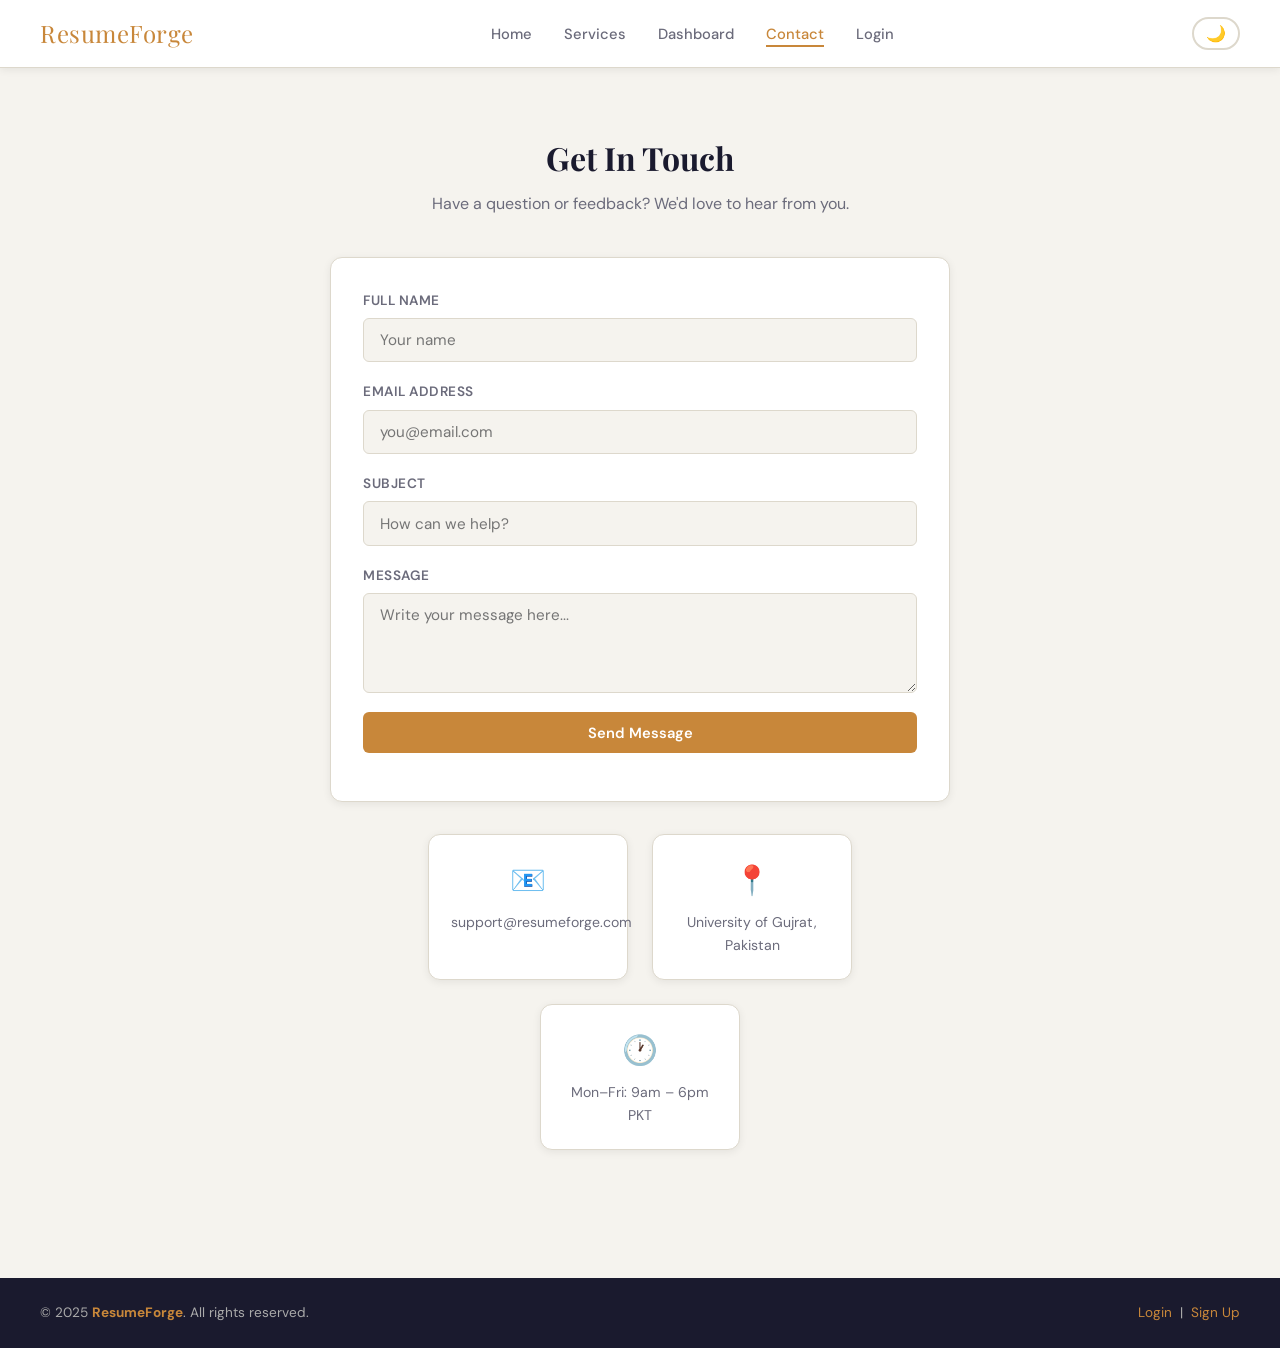
==== Resume Builder F/pages/contact.html @ 127d38da "Add files via upload" ====
<!DOCTYPE html>
<html lang="en">
<head>
  <meta charset="UTF-8" />
  <meta name="viewport" content="width=device-width, initial-scale=1.0" />
  <title>Contact — ResumeForge</title>
  <link rel="stylesheet" href="../cssFile/globalStyles.css" />
</head>
<body>

  <nav class="navbar">
    <a href="../index.html" class="nav-logo">ResumeForge</a>
    <ul class="nav-links">
      <li><a href="../index.html">Home</a></li>
      <li><a href="services.html">Services</a></li>
      <li><a href="dashboard.html">Dashboard</a></li>
      <li><a href="contact.html" class="active">Contact</a></li>
      <li><a href="login.html">Login</a></li>
    </ul>
    <button class="dark-toggle" id="darkToggle">🌙</button>
  </nav>

  <section style="max-width:700px; margin:0 auto;">
    <div style="text-align:center; margin-bottom:2.5rem;">
      <h1 class="section-title">Get In Touch</h1>
      <p class="section-sub">Have a question or feedback? We'd love to hear from you.</p>
    </div>

    <div class="card">
      <form id="contactForm">
        <div class="form-group">
          <label for="cname">Full Name</label>
          <input type="text" id="cname" name="cname" placeholder="Your name" required />
        </div>
        <div class="form-group">
          <label for="cemail">Email Address</label>
          <input type="email" id="cemail" name="cemail" placeholder="you@email.com" required />
        </div>
        <div class="form-group">
          <label for="subject">Subject</label>
          <input type="text" id="subject" name="subject" placeholder="How can we help?" required />
        </div>
        <div class="form-group">
          <label for="message">Message</label>
          <textarea id="message" name="message" placeholder="Write your message here..." required></textarea>
        </div>
        <button type="submit" class="btn btn-primary" style="width:100%;">Send Message</button>
        <p id="formMsg" style="margin-top:1rem; text-align:center; font-weight:600;"></p>
      </form>
    </div>

    <div class="card-grid" style="margin-top:2rem;">
      <div class="card" style="max-width:200px; text-align:center; padding:1.4rem;">
        <div style="font-size:1.8rem;">📧</div>
        <p style="font-size:0.88rem; color:var(--clr-muted); margin-top:0.5rem;">support@resumeforge.com</p>
      </div>
      <div class="card" style="max-width:200px; text-align:center; padding:1.4rem;">
        <div style="font-size:1.8rem;">📍</div>
        <p style="font-size:0.88rem; color:var(--clr-muted); margin-top:0.5rem;">University of Gujrat, Pakistan</p>
      </div>
      <div class="card" style="max-width:200px; text-align:center; padding:1.4rem;">
        <div style="font-size:1.8rem;">🕐</div>
        <p style="font-size:0.88rem; color:var(--clr-muted); margin-top:0.5rem;">Mon–Fri: 9am – 6pm PKT</p>
      </div>
    </div>
  </section>

  <footer class="footer">
    <span>© 2025 <strong style="color:var(--clr-accent);">ResumeForge</strong>. All rights reserved.</span>
    <span><a href="login.html">Login</a> &nbsp;|&nbsp; <a href="signup.html">Sign Up</a></span>
  </footer>

  <script src="../jsFile/jsFunctions.js"></script>
</body>
</html>
---- Resume Builder F/cssFile/globalStyles.css ----
@import url('https://fonts.googleapis.com/css2?family=Playfair+Display:wght@600;700&family=DM+Sans:wght@300;400;500;600&display=swap');

/* ── ROOT VARIABLES ─────────────────────────── */
:root {
  --clr-bg:        #f5f3ee;
  --clr-surface:   #ffffff;
  --clr-primary:   #1a1a2e;
  --clr-accent:    #c8873a;
  --clr-accent2:   #e8a85a;
  --clr-text:      #1a1a2e;
  --clr-muted:     #6b6b7b;
  --clr-border:    #ddd8cc;
  --clr-row-alt:   #f9f7f3;
  --clr-row-hover: #fff3e0;

  --radius-sm: 6px;
  --radius-md: 12px;
  --radius-lg: 20px;

  --shadow-sm: 0 2px 8px rgba(0,0,0,0.07);
  --shadow-md: 0 6px 24px rgba(0,0,0,0.10);
  --shadow-lg: 0 16px 48px rgba(0,0,0,0.14);

  --font-display: 'Playfair Display', Georgia, serif;
  --font-body:    'DM Sans', sans-serif;
  --transition:   0.25s ease;
  --nav-h:        68px;
}

/* ── DARK MODE ──────────────────────────────── */
body.dark {
  --clr-bg:        #12121c;
  --clr-surface:   #1e1e2e;
  --clr-primary:   #f5f3ee;
  --clr-text:      #e8e6df;
  --clr-muted:     #9999aa;
  --clr-border:    #2e2e40;
  --clr-row-alt:   #1a1a28;
  --clr-row-hover: #2a1f10;
}

/* ── RESET ──────────────────────────────────── */
*, *::before, *::after { box-sizing: border-box; margin: 0; padding: 0; }
html { scroll-behavior: smooth; }
body {
  font-family: var(--font-body);
  background: var(--clr-bg);
  color: var(--clr-text);
  transition: background var(--transition), color var(--transition);
  line-height: 1.6;
}
a { text-decoration: none; color: inherit; }
ul { list-style: none; }
img { max-width: 100%; display: block; }

/* ── NAVBAR ─────────────────────────────────── */
.navbar {
  display: flex;
  align-items: center;
  justify-content: space-between;
  height: var(--nav-h);
  padding: 0 2.5rem;
  background: var(--clr-surface);
  border-bottom: 1px solid var(--clr-border);
  position: sticky;
  top: 0;
  z-index: 100;
  box-shadow: var(--shadow-sm);
}
.nav-logo {
  font-family: var(--font-display);
  font-size: 1.5rem;
  color: var(--clr-accent);
  letter-spacing: 0.5px;
}
.nav-links {
  display: flex;
  align-items: center;
  gap: 2rem;
}
.nav-links a {
  font-size: 0.92rem;
  font-weight: 500;
  color: var(--clr-muted);
  transition: color var(--transition);
  position: relative;
}
.nav-links a::after {
  content: '';
  position: absolute;
  bottom: -3px; left: 0;
  width: 0; height: 2px;
  background: var(--clr-accent);
  transition: width var(--transition);
}
.nav-links a:hover,
.nav-links a.active { color: var(--clr-accent); }
.nav-links a:hover::after,
.nav-links a.active::after { width: 100%; }

/* ── DARK TOGGLE ────────────────────────────── */
.dark-toggle {
  background: none;
  border: 2px solid var(--clr-border);
  border-radius: 50px;
  padding: 0.3rem 0.75rem;
  cursor: pointer;
  font-size: 1rem;
  color: var(--clr-text);
  transition: border-color var(--transition), background var(--transition);
}
.dark-toggle:hover {
  border-color: var(--clr-accent);
  background: var(--clr-accent);
  color: #fff;
}

/* ── BUTTONS ────────────────────────────────── */
.btn {
  display: inline-flex;
  align-items: center;
  justify-content: center;
  gap: 0.4rem;
  padding: 0.65rem 1.5rem;
  border: none;
  border-radius: var(--radius-sm);
  font-family: var(--font-body);
  font-size: 0.92rem;
  font-weight: 600;
  cursor: pointer;
  transition: all var(--transition);
}
.btn-primary { background: var(--clr-accent); color: #fff; }
.btn-primary:hover { background: var(--clr-accent2); transform: translateY(-1px); box-shadow: var(--shadow-md); }
.btn-outline { background: transparent; color: var(--clr-accent); border: 2px solid var(--clr-accent); }
.btn-outline:hover { background: var(--clr-accent); color: #fff; }
.btn-ghost { background: transparent; color: var(--clr-muted); border: 1px solid var(--clr-border); }
.btn-ghost:hover { color: var(--clr-text); border-color: var(--clr-text); }

/* ── CARDS ──────────────────────────────────── */
.card {
  background: var(--clr-surface);
  border: 1px solid var(--clr-border);
  border-radius: var(--radius-md);
  padding: 2rem;
  box-shadow: var(--shadow-sm);
  transition: box-shadow var(--transition), transform var(--transition);
}
.card:hover { box-shadow: var(--shadow-md); transform: translateY(-3px); }
.card-grid { display: flex; flex-wrap: wrap; justify-content: center; gap: 1.5rem; }

/* ── IMAGE FRAME (branded consistent images) ── */
.img-frame {
  background: var(--clr-accent);
  display: flex;
  align-items: center;
  justify-content: center;
  width: 100%;
  height: 200px;
  overflow: hidden;
  position: relative;
}
.img-frame::before {
  content: '';
  position: absolute;
  inset: 0;
  background: linear-gradient(
    to bottom,
    rgba(0,0,0,0) 40%,
    rgba(0,0,0,0.55) 100%
  );
  z-index: 1;
}
.img-frame img {
  width: 100%;
  height: auto;         /* ✅ let image keep real ratio */
  max-height: 320px;    /* ✅ control size */
  object-fit: contain;
  display: block;
  margin: auto;
  background: white;
  border-radius: 8px;
}
.img-frame {
  background: #f5f3ee;
  display: flex;
  align-items: center;
  justify-content: center;
  width: 100%;
  padding: 12px;
  border-radius: 12px 12px 0 0;
}
.img-frame .img-label {
  position: absolute;
  bottom: 0.8rem;
  left: 0;
  right: 0;
  text-align: center;
  z-index: 3;
  font-family: var(--font-display);
  font-size: 1.1rem;
  color: #fff;
  text-shadow: 0 2px 8px rgba(0,0,0,0.5);
  letter-spacing: 0.5px;
}

/* ── FORMS ──────────────────────────────────── */
.form-group {
  display: flex;
  flex-direction: column;
  gap: 0.4rem;
  margin-bottom: 1.2rem;
}
.form-group label {
  font-size: 0.85rem;
  font-weight: 600;
  color: var(--clr-muted);
  letter-spacing: 0.5px;
  text-transform: uppercase;
}
.form-group input,
.form-group textarea,
.form-group select {
  padding: 0.7rem 1rem;
  border: 1.5px solid var(--clr-border);
  border-radius: var(--radius-sm);
  font-family: var(--font-body);
  font-size: 0.95rem;
  background: var(--clr-bg);
  color: var(--clr-text);
  transition: border-color var(--transition), box-shadow var(--transition);
  outline: none;
}
.form-group input:focus,
.form-group textarea:focus,
.form-group select:focus {
  border-color: var(--clr-accent);
  box-shadow: 0 0 0 3px rgba(200,135,58,0.15);
}
.form-group textarea { resize: vertical; min-height: 100px; }

/* ── TABLES ─────────────────────────────────── */
.table-wrap {
  overflow-x: auto;
  border-radius: var(--radius-md);
  border: 1px solid var(--clr-border);
}
table { width: 100%; border-collapse: collapse; font-size: 0.92rem; }
thead { background: var(--clr-primary); color: #fff; }
thead th {
  padding: 0.9rem 1.2rem;
  text-align: left;
  font-weight: 600;
  letter-spacing: 0.4px;
}
tbody tr:nth-child(even) { background: var(--clr-row-alt); }
tbody tr { transition: background var(--transition); }
tbody tr:hover { background: var(--clr-row-hover); }
tbody td {
  padding: 0.8rem 1.2rem;
  border-bottom: 1px solid var(--clr-border);
  color: var(--clr-text);
}

/* ── FOOTER ─────────────────────────────────── */
.footer {
  display: flex;
  flex-wrap: wrap;
  justify-content: space-between;
  align-items: center;
  gap: 1rem;
  padding: 1.5rem 2.5rem;
  background: var(--clr-primary);
  color: #aaa;
  font-size: 0.85rem;
  margin-top: 4rem;
}
body.dark .footer { background: #0d0d18; }
.footer a { color: var(--clr-accent); }
.footer a:hover { text-decoration: underline; }

/* ── HERO SECTION ───────────────────────────── */
.hero {
  display: flex;
  align-items: center;
  justify-content: center;
  flex-direction: column;
  text-align: center;
  padding: 6rem 2rem 4rem;
  gap: 1.5rem;
}
.hero h1 {
  font-family: var(--font-display);
  font-size: clamp(2.4rem, 5vw, 4rem);
  line-height: 1.15;
  color: var(--clr-text);
}
.hero h1 span { color: var(--clr-accent); }
.hero p { font-size: 1.1rem; color: var(--clr-muted); max-width: 540px; }
.hero-btns { display: flex; gap: 1rem; flex-wrap: wrap; justify-content: center; }

/* ── SECTION TITLE ──────────────────────────── */
.section-title {
  font-family: var(--font-display);
  font-size: 2rem;
  color: var(--clr-text);
  margin-bottom: 0.5rem;
}
.section-sub { color: var(--clr-muted); margin-bottom: 2.5rem; font-size: 1rem; }
section { padding: 4rem 2.5rem; }

/* ── AUTH PAGES ─────────────────────────────── */
.auth-wrapper {
  display: flex;
  align-items: center;
  justify-content: center;
  min-height: calc(100vh - var(--nav-h));
  padding: 2rem;
}
.auth-card {
  background: var(--clr-surface);
  border: 1px solid var(--clr-border);
  border-radius: var(--radius-lg);
  padding: 2.8rem 2.5rem;
  width: 100%;
  max-width: 430px;
  box-shadow: var(--shadow-lg);
}
.auth-card h2 {
  font-family: var(--font-display);
  font-size: 1.9rem;
  margin-bottom: 0.4rem;
}
.auth-card p { color: var(--clr-muted); margin-bottom: 2rem; font-size: 0.95rem; }
.auth-link { text-align: center; margin-top: 1.2rem; font-size: 0.9rem; color: var(--clr-muted); }
.auth-link a { color: var(--clr-accent); font-weight: 600; }
.auth-link a:hover { text-decoration: underline; }

/* ── DASHBOARD ──────────────────────────────── */
.dashboard-header {
  display: flex;
  align-items: center;
  justify-content: space-between;
  flex-wrap: wrap;
  gap: 1rem;
  margin-bottom: 2.5rem;
}
.stats-row { display: flex; flex-wrap: wrap; gap: 1.2rem; margin-bottom: 2.5rem; }
.stat-card {
  flex: 1 1 160px;
  background: var(--clr-surface);
  border: 1px solid var(--clr-border);
  border-radius: var(--radius-md);
  padding: 1.4rem 1.5rem;
  display: flex;
  flex-direction: column;
  gap: 0.3rem;
  box-shadow: var(--shadow-sm);
}
.stat-card .stat-num {
  font-family: var(--font-display);
  font-size: 2rem;
  color: var(--clr-accent);
}
.stat-card .stat-label { font-size: 0.85rem; color: var(--clr-muted); }

/* ── BADGE ──────────────────────────────────── */
.badge {
  display: inline-block;
  padding: 0.2rem 0.65rem;
  border-radius: 50px;
  font-size: 0.78rem;
  font-weight: 600;
}
.badge-green { background: #d4f5e2; color: #1a7a46; }
.badge-orange { background: #fde9cc; color: #a05c10; }

/* ── MEDIA QUERIES ──────────────────────────── */
@media (max-width: 768px) {
  .navbar { padding: 0 1.2rem; }
  .nav-links { gap: 1rem; }
  .nav-links a { font-size: 0.82rem; }
  section { padding: 3rem 1.2rem; }
  .footer { flex-direction: column; text-align: center; padding: 1.5rem 1.2rem; }
  .auth-card { padding: 2rem 1.4rem; }
}

@media (max-width: 480px) {
  .hero h1 { font-size: 2rem; }
  .hero p { font-size: 0.95rem; }
  .stats-row { flex-direction: column; }
}
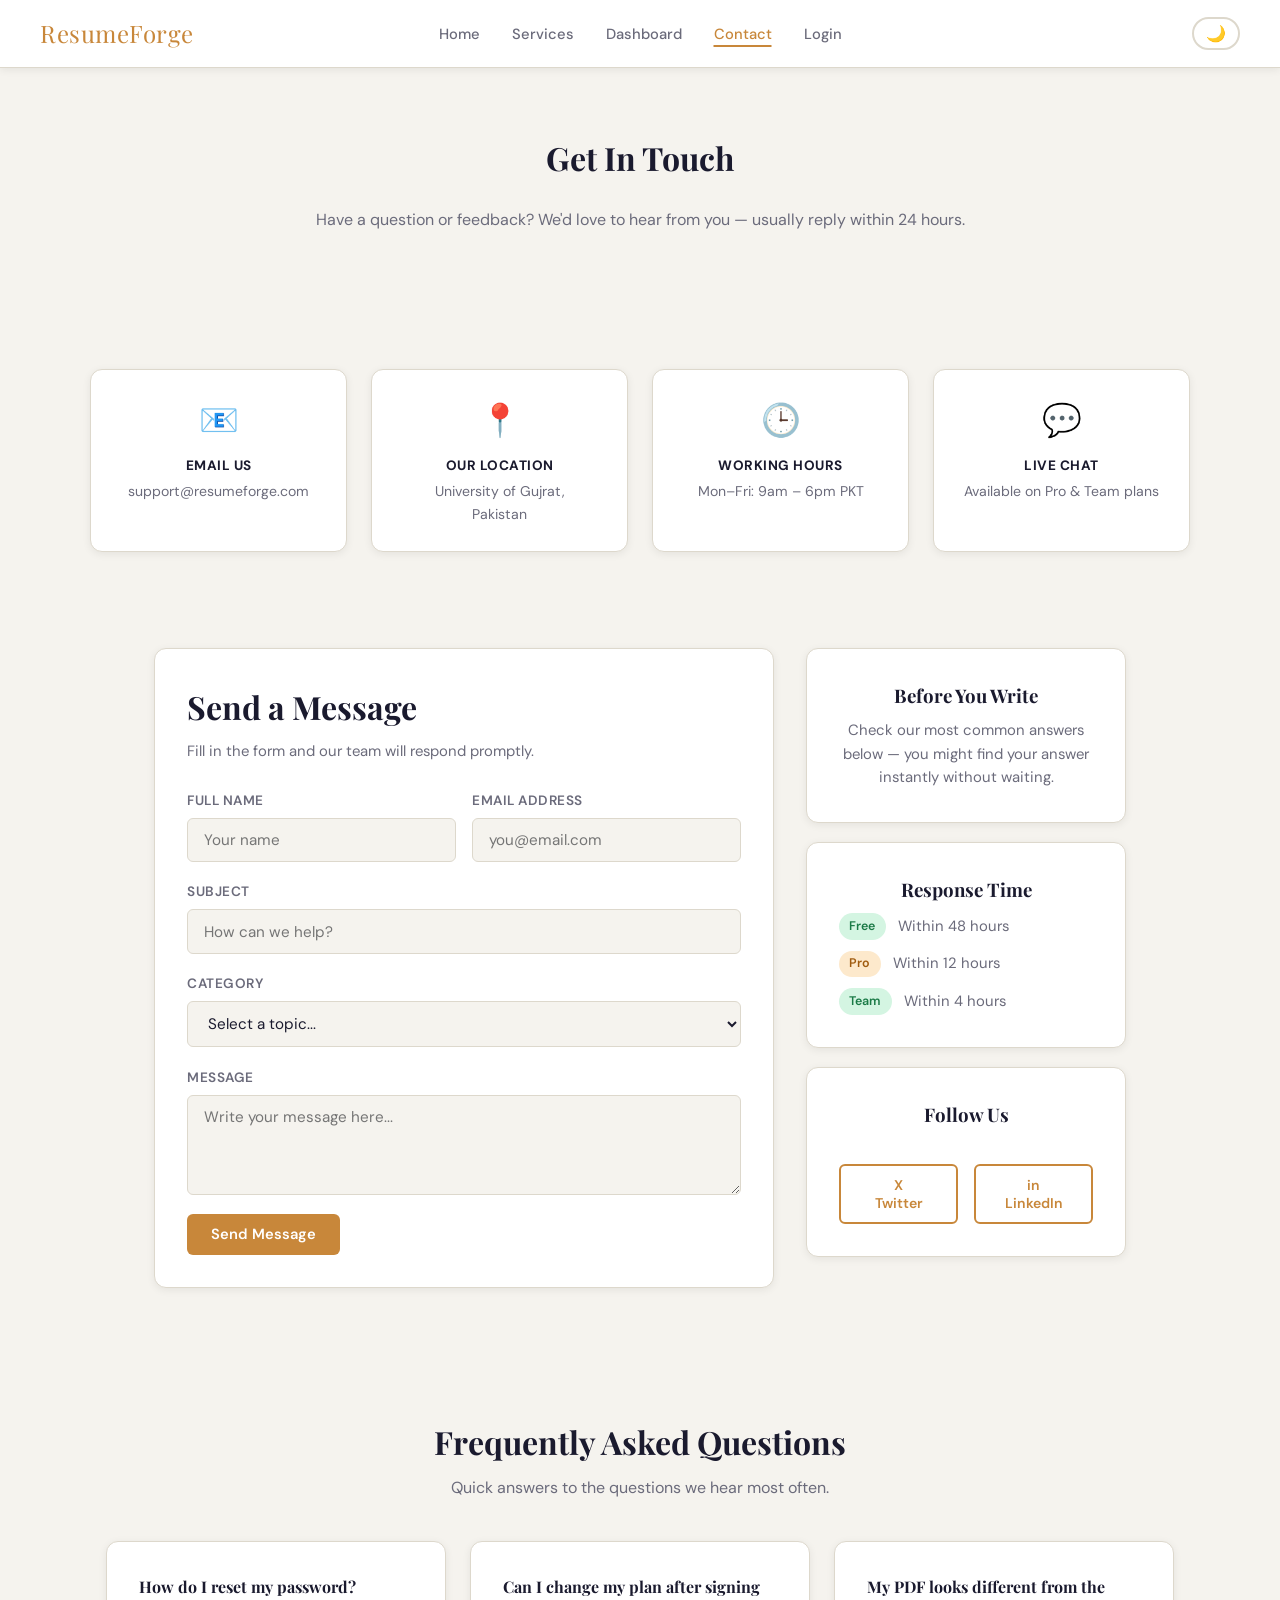
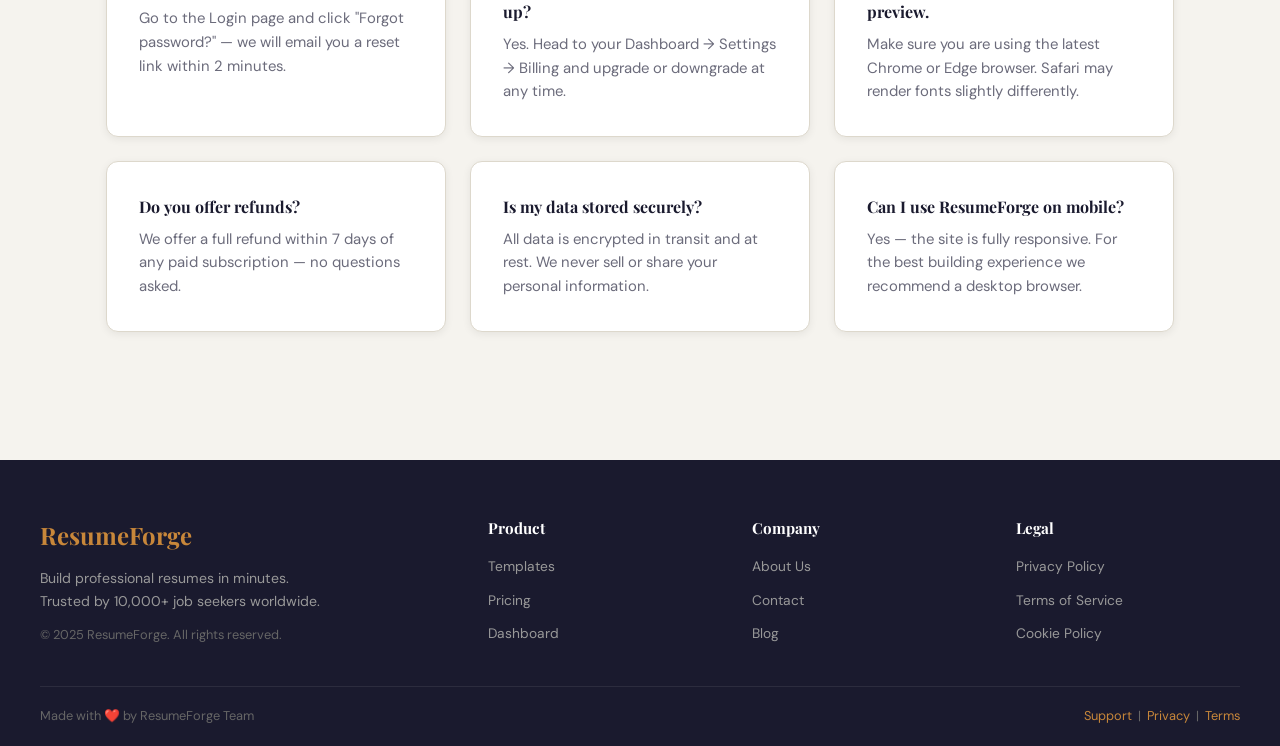
==== commit f6dbd82e: "Update Dashboard Increase Content Reduce Css Categories" ====
--- a/Resume Builder F/pages/contact.html
+++ b/Resume Builder F/pages/contact.html
@@ -8,68 +8,207 @@
 </head>
 <body>
 
+  <!-- NAVBAR -->
   <nav class="navbar">
     <a href="../index.html" class="nav-logo">ResumeForge</a>
-    <ul class="nav-links">
+    <ul class="nav-links" id="navLinks">
       <li><a href="../index.html">Home</a></li>
       <li><a href="services.html">Services</a></li>
       <li><a href="dashboard.html">Dashboard</a></li>
       <li><a href="contact.html" class="active">Contact</a></li>
       <li><a href="login.html">Login</a></li>
     </ul>
-    <button class="dark-toggle" id="darkToggle">🌙</button>
+    <div class="nav-right">
+      <button class="dark-toggle" id="darkToggle">🌙</button>
+      <button class="nav-burger" id="navBurger">☰</button>
+    </div>
   </nav>
 
-  <section style="max-width:700px; margin:0 auto;">
-    <div style="text-align:center; margin-bottom:2.5rem;">
-      <h1 class="section-title">Get In Touch</h1>
-      <p class="section-sub">Have a question or feedback? We'd love to hear from you.</p>
-    </div>
-
-    <div class="card">
+  <!-- PAGE HERO -->
+  <section class="page-hero">
+    <h1 class="section-title">Get In Touch</h1>
+    <p class="section-sub">Have a question or feedback? We'd love to hear from you — usually reply within 24 hours.</p>
+  </section>
+
+  <!-- 4 TOP CARDS -->
+  <section>
+    <div class="steps-grid">
+      <div class="card contact-info-card">
+        <div class="contact-icon">📧</div>
+        <h4>Email Us</h4>
+        <p>support@resumeforge.com</p>
+      </div>
+      <div class="card contact-info-card">
+        <div class="contact-icon">📍</div>
+        <h4>Our Location</h4>
+        <p>University of Gujrat,<br>Pakistan</p>
+      </div>
+      <div class="card contact-info-card">
+        <div class="contact-icon">🕒</div>
+        <h4>Working Hours</h4>
+        <p>Mon–Fri: 9am – 6pm PKT</p>
+      </div>
+      <div class="card contact-info-card">
+        <div class="contact-icon">💬</div>
+        <h4>Live Chat</h4>
+        <p>Available on Pro & Team plans</p>
+      </div>
+    </div>
+  </section>
+
+  <!-- FORM AND SIDEBAR -->
+  <section class="contact-body">
+    <div class="card contact-form-card">
+      <h2 class="section-title">Send a Message</h2>
+      <p class="card-text">Fill in the form and our team will respond promptly.</p>
+      <br>
+      
       <form id="contactForm">
-        <div class="form-group">
-          <label for="cname">Full Name</label>
-          <input type="text" id="cname" name="cname" placeholder="Your name" required />
-        </div>
-        <div class="form-group">
-          <label for="cemail">Email Address</label>
-          <input type="email" id="cemail" name="cemail" placeholder="you@email.com" required />
-        </div>
+        <div class="form-row">
+          <div class="form-group">
+            <label for="name">Full Name</label>
+            <input type="text" id="name" name="name" placeholder="Your name" required />
+          </div>
+          <div class="form-group">
+            <label for="email">Email Address</label>
+            <input type="email" id="email" name="email" placeholder="you@email.com" required />
+          </div>
+        </div>
+        
         <div class="form-group">
           <label for="subject">Subject</label>
           <input type="text" id="subject" name="subject" placeholder="How can we help?" required />
         </div>
+        
+        <div class="form-group">
+          <label for="category">Category</label>
+          <select id="category" name="category" required>
+            <option value="" disabled selected>Select a topic...</option>
+            <option value="billing">Billing</option>
+            <option value="technical">Technical Support</option>
+            <option value="feedback">Feedback</option>
+            <option value="other">Other</option>
+          </select>
+        </div>
+        
         <div class="form-group">
           <label for="message">Message</label>
           <textarea id="message" name="message" placeholder="Write your message here..." required></textarea>
         </div>
-        <button type="submit" class="btn btn-primary" style="width:100%;">Send Message</button>
-        <p id="formMsg" style="margin-top:1rem; text-align:center; font-weight:600;"></p>
+        
+        <button type="submit" class="btn btn-primary">Send Message</button>
       </form>
     </div>
-
-    <div class="card-grid" style="margin-top:2rem;">
-      <div class="card" style="max-width:200px; text-align:center; padding:1.4rem;">
-        <div style="font-size:1.8rem;">📧</div>
-        <p style="font-size:0.88rem; color:var(--clr-muted); margin-top:0.5rem;">support@resumeforge.com</p>
-      </div>
-      <div class="card" style="max-width:200px; text-align:center; padding:1.4rem;">
-        <div style="font-size:1.8rem;">📍</div>
-        <p style="font-size:0.88rem; color:var(--clr-muted); margin-top:0.5rem;">University of Gujrat, Pakistan</p>
-      </div>
-      <div class="card" style="max-width:200px; text-align:center; padding:1.4rem;">
-        <div style="font-size:1.8rem;">🕐</div>
-        <p style="font-size:0.88rem; color:var(--clr-muted); margin-top:0.5rem;">Mon–Fri: 9am – 6pm PKT</p>
-      </div>
-    </div>
-  </section>
-
-  <footer class="footer">
-    <span>© 2025 <strong style="color:var(--clr-accent);">ResumeForge</strong>. All rights reserved.</span>
-    <span><a href="login.html">Login</a> &nbsp;|&nbsp; <a href="signup.html">Sign Up</a></span>
+    
+    <div class="contact-side">
+      <div class="card">
+        <h3 class="card-heading">Before You Write</h3>
+        <p class="card-text">Check our most common answers below — you might find your answer instantly without waiting.</p>
+      </div>
+      
+      <div class="card">
+        <h3 class="card-heading">Response Time</h3>
+        <ul class="response-list">
+          <li class="response-item">
+            <span class="badge badge-green">Free</span>
+            <span class="card-text">Within 48 hours</span>
+          </li>
+          <li class="response-item">
+            <span class="badge badge-orange">Pro</span>
+            <span class="card-text">Within 12 hours</span>
+          </li>
+          <li class="response-item">
+            <span class="badge badge-green">Team</span>
+            <span class="card-text">Within 4 hours</span>
+          </li>
+        </ul>
+      </div>
+      
+      <div class="card">
+        <h3 class="card-heading">Follow Us</h3>
+        <br>
+        <div class="social-row">
+          <button class="btn btn-outline">X<br>Twitter</button>
+          <button class="btn btn-outline">in<br>LinkedIn</button>
+        </div>
+      </div>
+    </div>
+  </section>
+
+  <!-- FAQ SECTION -->
+  <section>
+    <div class="section-header">
+      <h2 class="section-title">Frequently Asked Questions</h2>
+      <p class="section-sub">Quick answers to the questions we hear most often.</p>
+    </div>
+    
+    <div class="faq-grid">
+      <div class="card faq-card">
+        <h4>How do I reset my password?</h4>
+        <p class="card-text">Go to the Login page and click "Forgot password?" — we will email you a reset link within 2 minutes.</p>
+      </div>
+      <div class="card faq-card">
+        <h4>Can I change my plan after signing up?</h4>
+        <p class="card-text">Yes. Head to your Dashboard → Settings → Billing and upgrade or downgrade at any time.</p>
+      </div>
+      <div class="card faq-card">
+        <h4>My PDF looks different from the preview.</h4>
+        <p class="card-text">Make sure you are using the latest Chrome or Edge browser. Safari may render fonts slightly differently.</p>
+      </div>
+      <div class="card faq-card">
+        <h4>Do you offer refunds?</h4>
+        <p class="card-text">We offer a full refund within 7 days of any paid subscription — no questions asked.</p>
+      </div>
+      <div class="card faq-card">
+        <h4>Is my data stored securely?</h4>
+        <p class="card-text">All data is encrypted in transit and at rest. We never sell or share your personal information.</p>
+      </div>
+      <div class="card faq-card">
+        <h4>Can I use ResumeForge on mobile?</h4>
+        <p class="card-text">Yes — the site is fully responsive. For the best building experience we recommend a desktop browser.</p>
+      </div>
+    </div>
+  </section>
+
+  <!-- FOOTER -->
+  <footer class="footer-full">
+    <div class="footer-grid">
+      <div class="footer-brand-col">
+        <h3>ResumeForge</h3>
+        <p>Build professional resumes in minutes. Trusted by 10,000+ job seekers worldwide.</p>
+        <small>© 2025 ResumeForge. All rights reserved.</small>
+      </div>
+      <div class="footer-link-col">
+        <h4>Product</h4>
+        <ul>
+          <li><a href="services.html">Templates</a></li>
+          <li><a href="services.html">Pricing</a></li>
+          <li><a href="dashboard.html">Dashboard</a></li>
+        </ul>
+      </div>
+      <div class="footer-link-col">
+        <h4>Company</h4>
+        <ul>
+          <li><a href="#">About Us</a></li>
+          <li><a href="contact.html">Contact</a></li>
+          <li><a href="#">Blog</a></li>
+        </ul>
+      </div>
+      <div class="footer-link-col">
+        <h4>Legal</h4>
+        <ul>
+          <li><a href="#">Privacy Policy</a></li>
+          <li><a href="#">Terms of Service</a></li>
+          <li><a href="#">Cookie Policy</a></li>
+        </ul>
+      </div>
+    </div>
+    <div class="footer-bottom">
+      <span>Made with ❤️ by ResumeForge Team</span>
+      <span><a href="contact.html">Support</a> &nbsp;|&nbsp; <a href="#">Privacy</a> &nbsp;|&nbsp; <a href="#">Terms</a></span>
+    </div>
   </footer>
 
   <script src="../jsFile/jsFunctions.js"></script>
 </body>
-</html>+</html>
--- a/Resume Builder F/cssFile/globalStyles.css
+++ b/Resume Builder F/cssFile/globalStyles.css
@@ -1,6 +1,6 @@
 @import url('https://fonts.googleapis.com/css2?family=Playfair+Display:wght@600;700&family=DM+Sans:wght@300;400;500;600&display=swap');
 
-/* ── ROOT VARIABLES ─────────────────────────── */
+/* ── ROOT VARIABLES ── */
 :root {
   --clr-bg:        #f5f3ee;
   --clr-surface:   #ffffff;
@@ -12,22 +12,19 @@
   --clr-border:    #ddd8cc;
   --clr-row-alt:   #f9f7f3;
   --clr-row-hover: #fff3e0;
-
   --radius-sm: 6px;
   --radius-md: 12px;
   --radius-lg: 20px;
-
   --shadow-sm: 0 2px 8px rgba(0,0,0,0.07);
   --shadow-md: 0 6px 24px rgba(0,0,0,0.10);
   --shadow-lg: 0 16px 48px rgba(0,0,0,0.14);
-
   --font-display: 'Playfair Display', Georgia, serif;
   --font-body:    'DM Sans', sans-serif;
   --transition:   0.25s ease;
   --nav-h:        68px;
 }
 
-/* ── DARK MODE ──────────────────────────────── */
+/* ── DARK MODE ── */
 body.dark {
   --clr-bg:        #12121c;
   --clr-surface:   #1e1e2e;
@@ -39,7 +36,7 @@
   --clr-row-hover: #2a1f10;
 }
 
-/* ── RESET ──────────────────────────────────── */
+/* ── RESET ── */
 *, *::before, *::after { box-sizing: border-box; margin: 0; padding: 0; }
 html { scroll-behavior: smooth; }
 body {
@@ -53,7 +50,7 @@
 ul { list-style: none; }
 img { max-width: 100%; display: block; }
 
-/* ── NAVBAR ─────────────────────────────────── */
+/* ── NAVBAR ── */
 .navbar {
   display: flex;
   align-items: center;
@@ -77,6 +74,9 @@
   display: flex;
   align-items: center;
   gap: 2rem;
+  position: absolute;
+  left: 50%;
+  transform: translateX(-50%);
 }
 .nav-links a {
   font-size: 0.92rem;
@@ -97,25 +97,35 @@
 .nav-links a.active { color: var(--clr-accent); }
 .nav-links a:hover::after,
 .nav-links a.active::after { width: 100%; }
-
-/* ── DARK TOGGLE ────────────────────────────── */
-.dark-toggle {
-  background: none;
-  border: 2px solid var(--clr-border);
-  border-radius: 50px;
-  padding: 0.3rem 0.75rem;
-  cursor: pointer;
-  font-size: 1rem;
-  color: var(--clr-text);
-  transition: border-color var(--transition), background var(--transition);
-}
-.dark-toggle:hover {
-  border-color: var(--clr-accent);
-  background: var(--clr-accent);
-  color: #fff;
-}
-
-/* ── BUTTONS ────────────────────────────────── */
+.nav-right {
+  display: flex;
+  align-items: center;
+  gap: 0.6rem;
+}
+.nav-burger { display: none; background: none; border: 2px solid var(--clr-border); border-radius: var(--radius-sm); padding: 0.3rem 0.6rem; font-size: 1.1rem; cursor: pointer; color: var(--clr-text); transition: border-color var(--transition); }
+.nav-burger:hover { border-color: var(--clr-accent); color: var(--clr-accent); }
+.dark-toggle { background: none; border: 2px solid var(--clr-border); border-radius: 50px; padding: 0.3rem 0.75rem; cursor: pointer; font-size: 1rem; color: var(--clr-text); transition: border-color var(--transition), background var(--transition); }
+.dark-toggle:hover { border-color: var(--clr-accent); background: var(--clr-accent); color: #fff; }
+
+@media (max-width: 850px) {
+  .nav-burger { display: block; }
+  .nav-links {
+    display: none;
+    position: absolute;
+    top: 100%;
+    left: 0;
+    width: 100%;
+    transform: none;
+    background: var(--clr-surface);
+    flex-direction: column;
+    padding: 1.5rem 0;
+    border-bottom: 1px solid var(--clr-border);
+    box-shadow: var(--shadow-sm);
+  }
+  .nav-links.nav-open { display: flex; }
+}
+
+/* ── BUTTONS ── */
 .btn {
   display: inline-flex;
   align-items: center;
@@ -136,257 +146,195 @@
 .btn-outline:hover { background: var(--clr-accent); color: #fff; }
 .btn-ghost { background: transparent; color: var(--clr-muted); border: 1px solid var(--clr-border); }
 .btn-ghost:hover { color: var(--clr-text); border-color: var(--clr-text); }
-
-/* ── CARDS ──────────────────────────────────── */
-.card {
-  background: var(--clr-surface);
-  border: 1px solid var(--clr-border);
-  border-radius: var(--radius-md);
-  padding: 2rem;
-  box-shadow: var(--shadow-sm);
-  transition: box-shadow var(--transition), transform var(--transition);
-}
+.btn-danger { background: #e74c3c; color: #fff; margin-left: 0.4rem; }
+.btn-danger:hover { background: #c0392b; transform: translateY(-1px); }
+.btn-block { width: 100%; display: block; margin-top: auto; } /* Added for dashboard buttons */
+
+/* ── GRID LAYOUTS ── */
+.card-grid { display: grid; grid-template-columns: repeat(auto-fit, minmax(300px, 1fr)); gap: 1.5rem; max-width: 1100px; margin: 0 auto; }
+.steps-grid { display: grid; grid-template-columns: repeat(auto-fit, minmax(220px, 1fr)); gap: 1.5rem; max-width: 1100px; margin: 0 auto; }
+.faq-grid { display: flex; flex-wrap: wrap; justify-content: center; gap: 1.5rem; max-width: 1100px; margin: 0 auto; }
+.chart-grid { display: flex; flex-wrap: wrap; gap: 1.5rem; justify-content: center; } /* Added for graphs */
+
+/* ── SHARED CARDS ── */
+.card { background: var(--clr-surface); border: 1px solid var(--clr-border); border-radius: var(--radius-md); padding: 2rem; box-shadow: var(--shadow-sm); transition: box-shadow var(--transition), transform var(--transition); text-align: center; }
 .card:hover { box-shadow: var(--shadow-md); transform: translateY(-3px); }
-.card-grid { display: flex; flex-wrap: wrap; justify-content: center; gap: 1.5rem; }
-
-/* ── IMAGE FRAME (branded consistent images) ── */
-.img-frame {
-  background: var(--clr-accent);
-  display: flex;
-  align-items: center;
-  justify-content: center;
-  width: 100%;
-  height: 200px;
-  overflow: hidden;
-  position: relative;
-}
-.img-frame::before {
-  content: '';
-  position: absolute;
-  inset: 0;
-  background: linear-gradient(
-    to bottom,
-    rgba(0,0,0,0) 40%,
-    rgba(0,0,0,0.55) 100%
-  );
-  z-index: 1;
-}
-.img-frame img {
-  width: 100%;
-  height: auto;         /* ✅ let image keep real ratio */
-  max-height: 320px;    /* ✅ control size */
-  object-fit: contain;
-  display: block;
-  margin: auto;
-  background: white;
-  border-radius: 8px;
-}
-.img-frame {
-  background: #f5f3ee;
-  display: flex;
-  align-items: center;
-  justify-content: center;
-  width: 100%;
-  padding: 12px;
-  border-radius: 12px 12px 0 0;
-}
-.img-frame .img-label {
-  position: absolute;
-  bottom: 0.8rem;
-  left: 0;
-  right: 0;
-  text-align: center;
-  z-index: 3;
-  font-family: var(--font-display);
-  font-size: 1.1rem;
-  color: #fff;
-  text-shadow: 0 2px 8px rgba(0,0,0,0.5);
-  letter-spacing: 0.5px;
-}
-
-/* ── FORMS ──────────────────────────────────── */
-.form-group {
-  display: flex;
-  flex-direction: column;
-  gap: 0.4rem;
-  margin-bottom: 1.2rem;
-}
-.form-group label {
-  font-size: 0.85rem;
-  font-weight: 600;
-  color: var(--clr-muted);
-  letter-spacing: 0.5px;
-  text-transform: uppercase;
-}
-.form-group input,
-.form-group textarea,
-.form-group select {
-  padding: 0.7rem 1rem;
-  border: 1.5px solid var(--clr-border);
-  border-radius: var(--radius-sm);
-  font-family: var(--font-body);
-  font-size: 0.95rem;
-  background: var(--clr-bg);
-  color: var(--clr-text);
-  transition: border-color var(--transition), box-shadow var(--transition);
-  outline: none;
-}
-.form-group input:focus,
-.form-group textarea:focus,
-.form-group select:focus {
-  border-color: var(--clr-accent);
-  box-shadow: 0 0 0 3px rgba(200,135,58,0.15);
-}
+.card-body { padding: 1.2rem; }
+.card-heading { font-family: var(--font-display); margin-bottom: 0.5rem; }
+.card-text { color: var(--clr-muted); font-size: 0.93rem; }
+.chart-card { flex: 1 1 400px; text-align: left; } /* Added for graphs */
+
+/* ── IMAGE FRAME ── */
+.img-frame { background: #f5f3ee; display: flex; align-items: center; justify-content: center; width: 100%; padding: 12px; border-radius: 12px 12px 0 0; position: relative; }
+.img-frame img { width: 100%; height: auto; max-height: 320px; object-fit: contain; display: block; margin: auto; border-radius: 8px; }
+
+/* ── BADGE ── */
+.badge { display: inline-block; padding: 0.2rem 0.65rem; border-radius: 50px; font-size: 0.78rem; font-weight: 600; }
+.badge-green  { background: #d4f5e2; color: #1a7a46; }
+.badge-orange { background: #fde9cc; color: #a05c10; }
+.badge-red    { background: #fde8e8; color: #a02020; }
+
+/* ── FORMS ── */
+.form-group { display: flex; flex-direction: column; gap: 0.4rem; margin-bottom: 1.2rem; text-align: left; }
+.form-group label { font-size: 0.85rem; font-weight: 600; color: var(--clr-muted); letter-spacing: 0.5px; text-transform: uppercase; }
+.form-group input, .form-group textarea, .form-group select { padding: 0.7rem 1rem; border: 1.5px solid var(--clr-border); border-radius: var(--radius-sm); font-family: var(--font-body); font-size: 0.95rem; background: var(--clr-bg); color: var(--clr-text); outline: none; }
+.form-group input:focus, .form-group textarea:focus, .form-group select:focus { border-color: var(--clr-accent); box-shadow: 0 0 0 3px rgba(200,135,58,0.15); }
 .form-group textarea { resize: vertical; min-height: 100px; }
-
-/* ── TABLES ─────────────────────────────────── */
-.table-wrap {
-  overflow-x: auto;
-  border-radius: var(--radius-md);
-  border: 1px solid var(--clr-border);
-}
+.form-row { display: flex; gap: 1rem; flex-wrap: wrap; }
+.form-row .form-group { flex: 1 1 200px; }
+
+/* ── TABLES ── */
+.table-wrap { overflow-x: auto; border-radius: var(--radius-md); border: 1px solid var(--clr-border); text-align: left; background: var(--clr-surface); margin-bottom: 2rem;}
 table { width: 100%; border-collapse: collapse; font-size: 0.92rem; }
 thead { background: var(--clr-primary); color: #fff; }
-thead th {
-  padding: 0.9rem 1.2rem;
-  text-align: left;
-  font-weight: 600;
-  letter-spacing: 0.4px;
-}
+thead th { padding: 0.9rem 1.2rem; text-align: left; font-weight: 600; letter-spacing: 0.4px; }
 tbody tr:nth-child(even) { background: var(--clr-row-alt); }
-tbody tr { transition: background var(--transition); }
-tbody tr:hover { background: var(--clr-row-hover); }
-tbody td {
-  padding: 0.8rem 1.2rem;
-  border-bottom: 1px solid var(--clr-border);
-  color: var(--clr-text);
-}
-
-/* ── FOOTER ─────────────────────────────────── */
-.footer {
-  display: flex;
-  flex-wrap: wrap;
-  justify-content: space-between;
-  align-items: center;
-  gap: 1rem;
-  padding: 1.5rem 2.5rem;
-  background: var(--clr-primary);
-  color: #aaa;
-  font-size: 0.85rem;
-  margin-top: 4rem;
-}
-body.dark .footer { background: #0d0d18; }
-.footer a { color: var(--clr-accent); }
-.footer a:hover { text-decoration: underline; }
-
-/* ── HERO SECTION ───────────────────────────── */
-.hero {
-  display: flex;
-  align-items: center;
-  justify-content: center;
-  flex-direction: column;
-  text-align: center;
-  padding: 6rem 2rem 4rem;
-  gap: 1.5rem;
-}
-.hero h1 {
-  font-family: var(--font-display);
-  font-size: clamp(2.4rem, 5vw, 4rem);
-  line-height: 1.15;
-  color: var(--clr-text);
-}
+tbody td { padding: 0.8rem 1.2rem; border-bottom: 1px solid var(--clr-border); color: var(--clr-text); }
+
+/* ── SECTIONS ── */
+section { padding: 4rem 2.5rem; }
+.section-header { text-align: center; margin-bottom: 2.5rem; }
+.section-title { font-family: var(--font-display); font-size: 2rem; color: var(--clr-text); margin-bottom: 0.5rem; }
+.section-sub { color: var(--clr-muted); margin-bottom: 2.5rem; font-size: 1rem; }
+.hero { display: flex; align-items: center; justify-content: center; flex-direction: column; text-align: center; padding: 6rem 2rem 4rem; gap: 1.5rem; }
+.hero h1 { font-family: var(--font-display); font-size: clamp(2.4rem, 5vw, 4rem); line-height: 1.15; color: var(--clr-text); }
 .hero h1 span { color: var(--clr-accent); }
-.hero p { font-size: 1.1rem; color: var(--clr-muted); max-width: 540px; }
-.hero-btns { display: flex; gap: 1rem; flex-wrap: wrap; justify-content: center; }
-
-/* ── SECTION TITLE ──────────────────────────── */
-.section-title {
-  font-family: var(--font-display);
-  font-size: 2rem;
-  color: var(--clr-text);
-  margin-bottom: 0.5rem;
-}
-.section-sub { color: var(--clr-muted); margin-bottom: 2.5rem; font-size: 1rem; }
-section { padding: 4rem 2.5rem; }
-
-/* ── AUTH PAGES ─────────────────────────────── */
-.auth-wrapper {
-  display: flex;
-  align-items: center;
-  justify-content: center;
-  min-height: calc(100vh - var(--nav-h));
-  padding: 2rem;
-}
-.auth-card {
-  background: var(--clr-surface);
-  border: 1px solid var(--clr-border);
-  border-radius: var(--radius-lg);
-  padding: 2.8rem 2.5rem;
-  width: 100%;
-  max-width: 430px;
-  box-shadow: var(--shadow-lg);
-}
-.auth-card h2 {
-  font-family: var(--font-display);
-  font-size: 1.9rem;
-  margin-bottom: 0.4rem;
-}
-.auth-card p { color: var(--clr-muted); margin-bottom: 2rem; font-size: 0.95rem; }
+.page-hero { text-align: center; padding: 4rem 2.5rem 2rem; display: flex; flex-direction: column; align-items: center; gap: 1rem; }
+
+/* ── DASHBOARD ACTIONS ── */
+.dash-header-btns { display: flex; gap: 0.8rem; flex-wrap: wrap; }
+.dash-subheading { font-family: var(--font-display); font-size: 1.4rem; color: var(--clr-text); margin: 2.5rem 0 1.2rem; text-align: left; }
+.stats-row { display: flex; flex-wrap: wrap; gap: 1.2rem; margin-bottom: 2.5rem; justify-content: center; }
+.stat-card { flex: 1 1 140px; background: var(--clr-surface); border: 1px solid var(--clr-border); border-radius: var(--radius-md); padding: 1.4rem 1.5rem; display: flex; flex-direction: column; gap: 0.3rem; box-shadow: var(--shadow-sm); text-align: left; }
+.stat-card h2 { font-family: var(--font-display); font-size: 2rem; color: var(--clr-accent); }
+.stat-card p { font-size: 0.85rem; color: var(--clr-muted); }
+.action-grid { display: flex; flex-wrap: wrap; gap: 1.5rem; justify-content: flex-start; }
+.action-card { flex: 1 1 200px; max-width: 280px; text-align: center; display: flex; flex-direction: column; justify-content: space-between; gap: 0.5rem; cursor: pointer; }
+.action-icon { font-size: 2.4rem; margin-bottom: 0.3rem; }
+.dash-table-head { display: flex; align-items: center; justify-content: space-between; flex-wrap: wrap; gap: 1rem; margin-bottom: 1.5rem; }
+.search-input { padding: 0.6rem 1rem; border: 1.5px solid var(--clr-border); border-radius: var(--radius-sm); font-size: 0.9rem; outline: none; width: 260px; }
+
+/* ── OTHER COMPONENTS ── */
+.stats-bar { display: flex; flex-wrap: wrap; justify-content: center; gap: 2rem; padding: 2rem 2.5rem; background: var(--clr-primary); }
+.stat-pill { display: flex; flex-direction: column; align-items: center; gap: 0.2rem; }
+.stat-pill h2 { font-family: var(--font-display); font-size: 2rem; color: var(--clr-accent); }
+.stat-pill p { font-size: 0.85rem; color: #aaa; letter-spacing: 0.5px; }
+.feature-icon, .service-icon { font-size: 2.5rem; margin-bottom: 1rem; text-align: center; }
+.step-num { font-family: var(--font-display); font-size: 2.5rem; color: var(--clr-accent); opacity: 0.35; display: block; margin-bottom: 0.5rem; text-align: center;}
+.contact-icon { font-size: 2rem; margin-bottom: 0.5rem; text-align: center;}
+.pricing-cards { display: flex; flex-wrap: wrap; justify-content: center; gap: 1.5rem; margin-bottom: 3rem; }
+.pricing-card, .pricing-card-featured { max-width: 300px; flex: 1 1 240px; text-align: center; position: relative; display: flex; flex-direction: column; gap: 0.6rem; padding: 2.5rem; }
+.pricing-card-featured { border-color: var(--clr-accent); box-shadow: 0 0 0 2px var(--clr-accent), var(--shadow-md); }
+.pricing-badge { position: absolute; top: -0.75rem; left: 50%; transform: translateX(-50%); background: var(--clr-accent); color: #fff; font-size: 0.75rem; font-weight: 700; padding: 0.2rem 0.9rem; border-radius: 50px; white-space: nowrap; }
+.pricing-card h3 { font-family: var(--font-display); font-size: 1.4rem; color: var(--clr-text); margin-top: 0.5rem; }
+.pricing-card h2 { font-family: var(--font-display); font-size: 2.2rem; color: var(--clr-accent); }
+.pricing-card small { font-size: 0.9rem; color: var(--clr-muted); font-family: var(--font-body); }
+.cta-banner { background: var(--clr-primary); text-align: center; padding: 4rem 2.5rem; display: flex; flex-direction: column; align-items: center; gap: 1rem; }
+.cta-banner h2 { font-family: var(--font-display); font-size: 2rem; color: #fff; }
+.cta-banner p { color: #aaa; }
+.faq-card { max-width: 340px; flex: 1 1 300px; text-align: left; }
+.faq-card h4 { font-family: var(--font-display); font-size: 1rem; margin-bottom: 0.5rem; color: var(--clr-text); }
+.contact-info-card { text-align: center; padding: 1.6rem; }
+.contact-info-card h4 { font-weight: 700; font-size: 0.85rem; color: var(--clr-text); text-transform: uppercase; letter-spacing: 0.5px; }
+.contact-info-card p { font-size: 0.88rem; color: var(--clr-muted); margin-top: 0.25rem; }
+.contact-body { display: flex; flex-wrap: wrap; gap: 2rem; padding: 2rem 2.5rem 4rem; align-items: flex-start; justify-content: center; }
+.contact-form-card { flex: 1 1 480px; max-width: 620px; text-align: left;}
+.contact-side { flex: 0 1 320px; display: flex; flex-direction: column; gap: 1.2rem; text-align: left; }
+.response-list { display: flex; flex-direction: column; gap: 0.7rem; list-style: none; margin-top: 0.5rem; }
+.response-item { display: flex; align-items: center; gap: 0.75rem; }
+.social-row { display: flex; gap: 1rem; }
+.social-row .btn { flex: 1; font-size: 0.88rem; }
+
+/* ── AUTH PAGES ── */
+.auth-page { display: flex; align-items: stretch; justify-content: center; min-height: calc(100vh - var(--nav-h)); flex-wrap: wrap; }
+.auth-panel { flex: 1 1 400px; max-width: 500px; background: var(--clr-primary); color: #f5f3ee; padding: 3.5rem 3rem; display: flex; flex-direction: column; gap: 1.8rem; justify-content: center; text-align: left; }
+.auth-panel h2 { font-family: var(--font-display); font-size: 1.75rem; line-height: 1.25; color: #fff; }
+.auth-panel p { font-size: 0.97rem; color: #aaa; margin-top: -1rem; }
+.auth-card { flex: 1 1 400px; max-width: 500px; background: var(--clr-surface); padding: 3.5rem 3rem; display: flex; flex-direction: column; justify-content: center; gap: 0.5rem; text-align: left; }
+.auth-card h2 { font-family: var(--font-display); font-size: 1.9rem; color: var(--clr-text); margin-bottom: 0.3rem; }
+.auth-card p { color: var(--clr-muted); font-size: 0.95rem; margin-bottom: 1rem; }
+.forgot-link { font-size: 0.85rem; color: var(--clr-accent); text-align: right; display: block; }
+.forgot-link:hover { text-decoration: underline; }
+.auth-divider { display: flex; align-items: center; gap: 0.75rem; margin: 1.2rem 0; }
+.auth-divider span { flex: 1; height: 1px; background: var(--clr-border); display: block; }
+.auth-divider small { font-size: 0.82rem; color: var(--clr-muted); white-space: nowrap; }
 .auth-link { text-align: center; margin-top: 1.2rem; font-size: 0.9rem; color: var(--clr-muted); }
 .auth-link a { color: var(--clr-accent); font-weight: 600; }
-.auth-link a:hover { text-decoration: underline; }
-
-/* ── DASHBOARD ──────────────────────────────── */
-.dashboard-header {
-  display: flex;
-  align-items: center;
-  justify-content: space-between;
-  flex-wrap: wrap;
-  gap: 1rem;
-  margin-bottom: 2.5rem;
-}
+.perk-list { display: flex; flex-direction: column; gap: 1rem; list-style: none; }
+.perk-item { display: flex; align-items: flex-start; gap: 0.75rem; }
+.perk-icon { font-size: 1.25rem; flex-shrink: 0; margin-top: 0.1rem; }
+.perk-text { font-size: 0.92rem; color: #ccc; line-height: 1.5; }
+.trust-badges { display: flex; flex-wrap: wrap; gap: 0.6rem; margin-top: 0.5rem; }
+.mini-steps { display: flex; flex-direction: column; gap: 1.5rem; margin-top: 0.5rem; }
+.mini-step { display: flex; align-items: flex-start; gap: 1rem; }
+.mini-step h2 { font-family: var(--font-display); font-size: 1.6rem; color: var(--clr-accent); opacity: 0.7; line-height: 1; }
+.mini-step div { display: flex; flex-direction: column; gap: 0.1rem; color: #f5f3ee; font-size: 0.92rem; }
+
+/* ── FOOTER ── */
+.footer-full { background: var(--clr-primary); margin-top: 4rem; padding: 3.5rem 2.5rem 0; text-align: left; }
+body.dark .footer-full { background: #0d0d18; }
+.footer-grid { display: flex; flex-wrap: wrap; gap: 2.5rem; padding-bottom: 2.5rem; border-bottom: 1px solid rgba(255,255,255,0.08); }
+.footer-brand-col { flex: 2 1 220px; display: flex; flex-direction: column; gap: 0.8rem; }
+.footer-brand-col h3 { font-family: var(--font-display); font-size: 1.5rem; color: var(--clr-accent); }
+.footer-brand-col p { font-size: 0.88rem; color: #999; line-height: 1.6; max-width: 280px; }
+.footer-brand-col small { font-size: 0.8rem; color: #666; }
+.footer-link-col { flex: 1 1 130px; display: flex; flex-direction: column; gap: 0.8rem; }
+.footer-link-col h4 { font-family: var(--font-display); font-size: 0.95rem; color: #fff; }
+.footer-link-col ul { display: flex; flex-direction: column; gap: 0.5rem; }
+.footer-link-col a { font-size: 0.86rem; color: #999; transition: color var(--transition); }
+.footer-link-col a:hover { color: var(--clr-accent); }
+.footer-bottom { display: flex; flex-wrap: wrap; justify-content: space-between; align-items: center; gap: 0.8rem; padding: 1.2rem 0; font-size: 0.8rem; color: #666; }
+.footer-bottom a { color: var(--clr-accent); }
+
+/* ── DASHBOARD LAYOUT & STATS ── */
+.dash-section { padding: 4rem 2.5rem; }
+.dashboard-header { display: flex; align-items: center; justify-content: space-between; flex-wrap: wrap; gap: 1rem; margin-bottom: 2rem; }
+.dashboard-sub { margin-bottom: 0; }
+.dash-header-btns { display: flex; gap: 0.8rem; flex-wrap: wrap; }
+.dash-subheading { font-family: var(--font-display); font-size: 1.4rem; color: var(--clr-text); margin: 2.5rem 0 1.2rem; text-align: left; }
 .stats-row { display: flex; flex-wrap: wrap; gap: 1.2rem; margin-bottom: 2.5rem; }
-.stat-card {
-  flex: 1 1 160px;
-  background: var(--clr-surface);
-  border: 1px solid var(--clr-border);
-  border-radius: var(--radius-md);
-  padding: 1.4rem 1.5rem;
-  display: flex;
-  flex-direction: column;
-  gap: 0.3rem;
-  box-shadow: var(--shadow-sm);
-}
-.stat-card .stat-num {
-  font-family: var(--font-display);
-  font-size: 2rem;
-  color: var(--clr-accent);
-}
-.stat-card .stat-label { font-size: 0.85rem; color: var(--clr-muted); }
-
-/* ── BADGE ──────────────────────────────────── */
-.badge {
-  display: inline-block;
-  padding: 0.2rem 0.65rem;
-  border-radius: 50px;
-  font-size: 0.78rem;
-  font-weight: 600;
-}
-.badge-green { background: #d4f5e2; color: #1a7a46; }
-.badge-orange { background: #fde9cc; color: #a05c10; }
-
-/* ── MEDIA QUERIES ──────────────────────────── */
-@media (max-width: 768px) {
-  .navbar { padding: 0 1.2rem; }
-  .nav-links { gap: 1rem; }
-  .nav-links a { font-size: 0.82rem; }
-  section { padding: 3rem 1.2rem; }
-  .footer { flex-direction: column; text-align: center; padding: 1.5rem 1.2rem; }
-  .auth-card { padding: 2rem 1.4rem; }
-}
-
-@media (max-width: 480px) {
-  .hero h1 { font-size: 2rem; }
-  .hero p { font-size: 0.95rem; }
-  .stats-row { flex-direction: column; }
-}+.stat-card { flex: 1 1 140px; background: var(--clr-surface); border: 1px solid var(--clr-border); border-radius: var(--radius-md); padding: 1.4rem 1.5rem; display: flex; flex-direction: column; gap: 0.3rem; box-shadow: var(--shadow-sm); text-align: left; }
+.stat-num { font-family: var(--font-display); font-size: 2rem; color: var(--clr-accent); font-weight: 700; line-height: 1.2; }
+.stat-label { font-size: 0.85rem; color: var(--clr-muted); }
+
+/* ── ACTION CARDS & SEARCH ── */
+.action-grid { display: flex; flex-wrap: wrap; gap: 1.5rem; justify-content: flex-start; }
+.action-card { flex: 1 1 200px; max-width: 280px; text-align: center; display: flex; flex-direction: column; gap: 0.5rem; cursor: pointer; justify-content: space-between; }
+.action-icon { font-size: 2.4rem; margin-bottom: 0.3rem; }
+.dash-table-head { display: flex; align-items: center; justify-content: space-between; flex-wrap: wrap; gap: 1rem; margin-bottom: 1.5rem; }
+.search-input { padding: 0.6rem 1rem; border: 1.5px solid var(--clr-border); border-radius: var(--radius-sm); font-size: 0.9rem; outline: none; width: 260px; background: var(--clr-bg); color: var(--clr-text); }
+.search-input:focus { border-color: var(--clr-accent); }
+
+/* ── SVG CHARTS (From your TSX!) ── */
+.charts-row { display: flex; flex-wrap: wrap; gap: 1.5rem; margin-bottom: 2.5rem; }
+.chart-box { flex: 1 1 400px; text-align: left; }
+.chart-title { font-family: var(--font-display); font-size: 1.1rem; color: var(--clr-text); margin-bottom: 1rem; }
+.chart-svg { width: 100%; height: auto; display: block; margin-top: 1rem; }
+.chart-bar { fill: var(--clr-accent); transition: fill var(--transition); }
+.chart-bar:hover { fill: var(--clr-accent2); }
+.chart-label { font-family: var(--font-body); font-size: 12px; fill: var(--clr-muted); }
+.chart-value { font-family: var(--font-body); font-size: 14px; font-weight: 600; fill: var(--clr-text); }
+.chart-axis { stroke: var(--clr-border); stroke-width: 2; }
+.chart-area { fill: rgba(200, 135, 58, 0.15); }
+.chart-line { fill: none; stroke: var(--clr-accent); stroke-width: 3; }
+.chart-dot { fill: var(--clr-accent); stroke: var(--clr-surface); stroke-width: 2; }
+
+/* ── QUICK LINKS ── */
+.quick-grid { display: grid; grid-template-columns: repeat(auto-fit, minmax(100px, 1fr)); gap: 1rem; margin-bottom: 4rem; }
+.quick-card { display: flex; flex-direction: column; align-items: center; justify-content: center; gap: 0.5rem; padding: 1.5rem 1rem; cursor: pointer; }
+.quick-card:hover { transform: translateY(-2px); box-shadow: var(--shadow-md); }
+.quick-icon { font-size: 2rem; }
+.quick-label { font-size: 0.85rem; font-weight: 600; color: var(--clr-text); text-align: center; }
+
+/* ── MODALS (Replaced Inline Styles with Classes!) ── */
+.modal-overlay { display: none; position: fixed; top: 0; left: 0; width: 100%; height: 100%; background: rgba(0,0,0,0.5); align-items: center; justify-content: center; z-index: 1000; padding: 1rem; backdrop-filter: blur(4px); }
+.modal-overlay.active { display: flex; } /* Toggle this class in JS */
+.modal-box { background: var(--clr-surface); border-radius: var(--radius-md); width: 100%; max-width: 550px; box-shadow: var(--shadow-lg); overflow: hidden; display: flex; flex-direction: column; }
+.modal-box-sm { max-width: 400px; }
+.modal-head { display: flex; justify-content: space-between; align-items: center; padding: 1.2rem 1.5rem; border-bottom: 1px solid var(--clr-border); background: var(--clr-primary); color: #fff; }
+.modal-title { font-family: var(--font-display); font-size: 1.25rem; margin: 0; }
+.modal-body { padding: 1.5rem; display: flex; flex-direction: column; gap: 1rem; max-height: 70vh; overflow-y: auto; }
+.modal-row { display: grid; grid-template-columns: 2fr 1.5fr 1fr 1fr; gap: 0.5rem; padding: 0.8rem; border-bottom: 1px solid var(--clr-border); align-items: center; font-size: 0.9rem; }
+.modal-actions { display: flex; justify-content: flex-end; gap: 1rem; margin-top: 1rem; padding-top: 1rem; border-top: 1px solid var(--clr-border); }
+.modal-confirm-text { color: var(--clr-text); font-size: 0.95rem; line-height: 1.5; }
+.hidden-row { display: none !important; } /* For Vanilla JS filtering */
